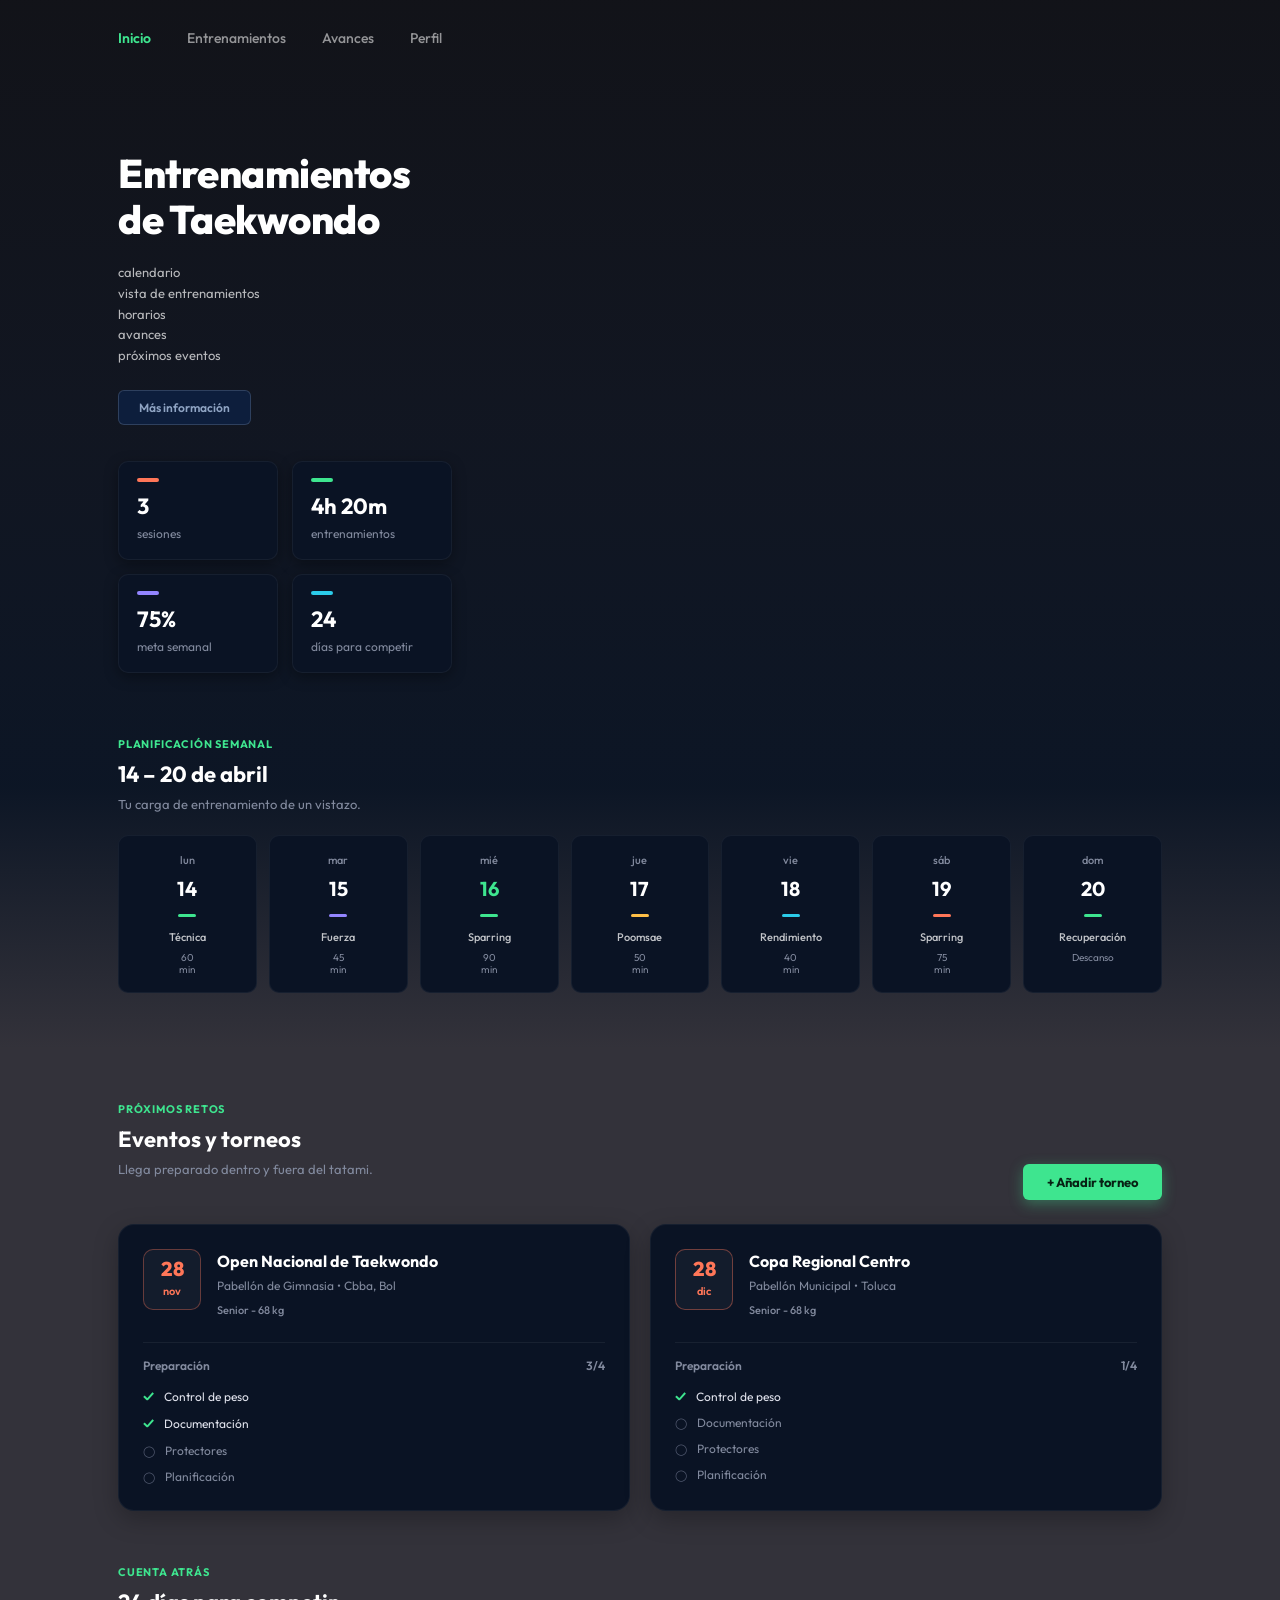
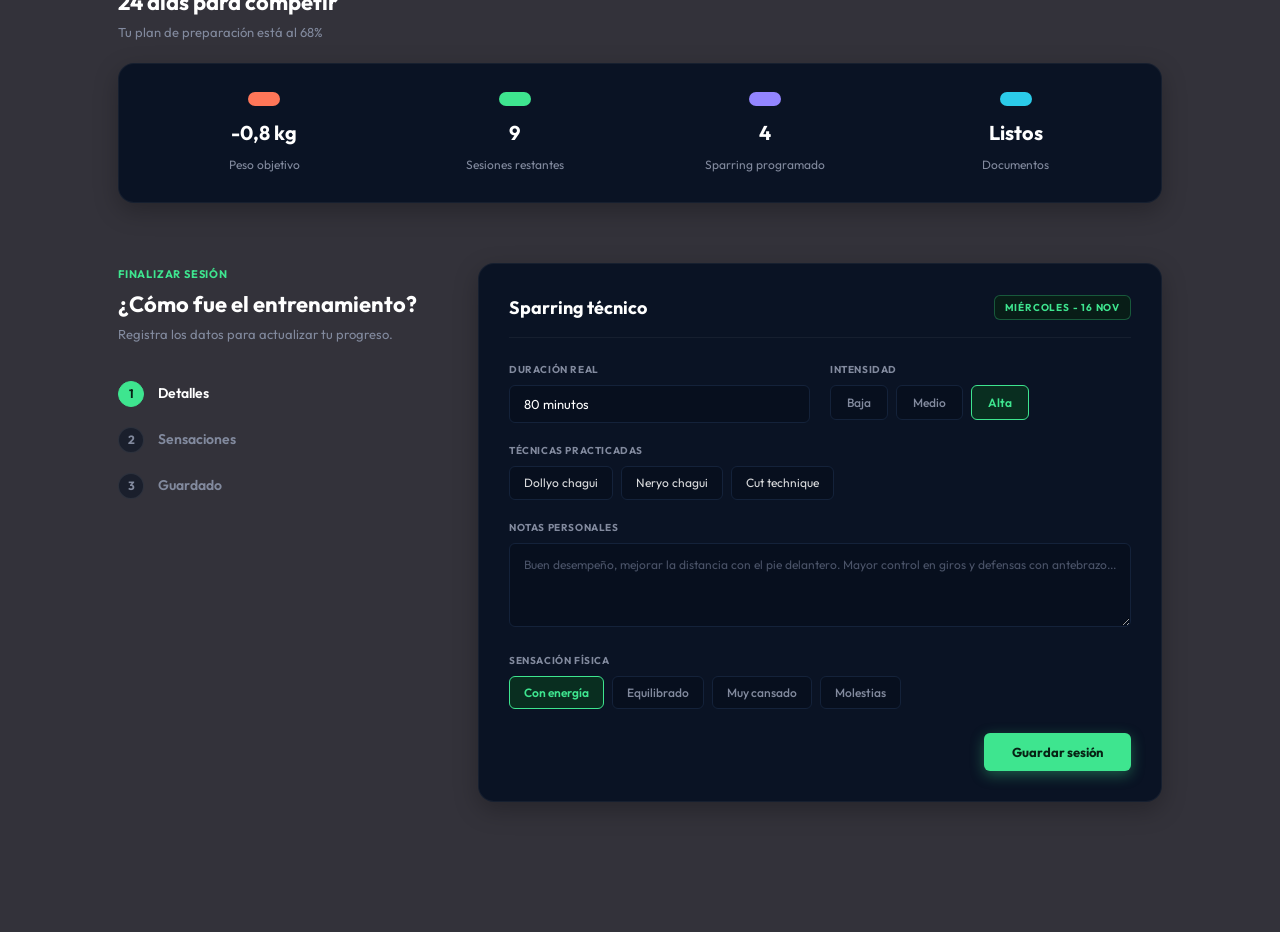
==== index.html @ b34c8aa8 "Add files via upload" ====
<!DOCTYPE html>
<html lang="es">
<head>
    <meta charset="UTF-8">
    <meta name="viewport" content="width=device-width, initial-scale=1.0">
    <title>KickLab - Entrenamientos de Taekwondo</title>
    <link rel="stylesheet" href="style.css">
    <link rel="preconnect" href="https://fonts.googleapis.com">
    <link rel="preconnect" href="https://fonts.gstatic.com" crossorigin>
    <link href="https://fonts.googleapis.com/css2?family=Outfit:wght@300;400;500;600;700;800&display=swap" rel="stylesheet">
</head>
<body>
    <!-- Encabezado y Navegación Principal -->
    <header class="main-header">
        <nav class="navbar">
            <ul class="nav-links">
                <li><a href="index.html" class="active">Inicio</a></li>
                <li><a href="entrenamientos.html">Entrenamientos</a></li>
                <li><a href="avances.html">Avances</a></li>
                <li><a href="perfil.html">Perfil</a></li>
            </ul>
        </nav>
    </header>

    <main class="main-container">
        <!-- Hero Section con foto de fondo del combate -->
        <section class="hero-section">
            <div class="hero-overlay"></div>
            <div class="hero-content">
                <h1 class="hero-title">Entrenamientos<br>de Taekwondo</h1>
                <p class="hero-subtitle">
                    calendario<br>
                    vista de entrenamientos<br>
                    horarios<br>
                    avances<br>
                    próximos eventos
                </p>
                <div class="hero-actions">
                    <button type="button" class="btn-more-info">Más información</button>
                </div>

                <!-- Tarjetas de Estadísticas Principales -->
                <div class="stats-grid">
                    <div class="stat-card">
                        <span class="stat-indicator stat-red"></span>
                        <h2 class="stat-value">3</h2>
                        <p class="stat-label">sesiones</p>
                    </div>
                    <div class="stat-card">
                        <span class="stat-indicator stat-green"></span>
                        <h2 class="stat-value">4h 20m</h2>
                        <p class="stat-label">entrenamientos</p>
                    </div>
                    <div class="stat-card">
                        <span class="stat-indicator stat-purple"></span>
                        <h2 class="stat-value">75%</h2>
                        <p class="stat-label">meta semanal</p>
                    </div>
                    <div class="stat-card">
                        <span class="stat-indicator stat-blue"></span>
                        <h2 class="stat-value">24</h2>
                        <p class="stat-label">días para competir</p>
                    </div>
                </div>
            </div>

            <!-- Planificación Semanal dentro del hero con fondo -->
            <div class="planificacion-wrapper">
                <div class="section-tag">PLANIFICACIÓN SEMANAL</div>
                <h2 class="section-title">14 – 20 de abril</h2>
                <p class="section-subtitle">Tu carga de entrenamiento de un vistazo.</p>

                <div class="semana-slider">
                    <article class="dia-card">
                        <span class="dia-nombre">lun</span>
                        <span class="dia-numero">14</span>
                        <div class="dia-bar" style="background-color: #3EE58F;"></div>
                        <p class="dia-tipo">Técnica</p>
                        <p class="dia-duracion">60<br>min</p>
                    </article>

                    <article class="dia-card">
                        <span class="dia-nombre">mar</span>
                        <span class="dia-numero">15</span>
                        <div class="dia-bar" style="background-color: #9385FF;"></div>
                        <p class="dia-tipo">Fuerza</p>
                        <p class="dia-duracion">45<br>min</p>
                    </article>

                    <!-- Miércoles: día activo con texto verde neón -->
                    <article class="dia-card dia-activo">
                        <span class="dia-nombre">mié</span>
                        <span class="dia-numero">16</span>
                        <div class="dia-bar" style="background-color: #3EE58F;"></div>
                        <p class="dia-tipo">Sparring</p>
                        <p class="dia-duracion">90<br>min</p>
                    </article>

                    <article class="dia-card">
                        <span class="dia-nombre">jue</span>
                        <span class="dia-numero">17</span>
                        <div class="dia-bar" style="background-color: #FFBF47;"></div>
                        <p class="dia-tipo">Poomsae</p>
                        <p class="dia-duracion">50<br>min</p>
                    </article>

                    <article class="dia-card">
                        <span class="dia-nombre">vie</span>
                        <span class="dia-numero">18</span>
                        <div class="dia-bar" style="background-color: #2BCBE9;"></div>
                        <p class="dia-tipo">Rendimiento</p>
                        <p class="dia-duracion">40<br>min</p>
                    </article>

                    <article class="dia-card">
                        <span class="dia-nombre">sáb</span>
                        <span class="dia-numero">19</span>
                        <div class="dia-bar" style="background-color: #FF7658;"></div>
                        <p class="dia-tipo">Sparring</p>
                        <p class="dia-duracion">75<br>min</p>
                    </article>

                    <article class="dia-card">
                        <span class="dia-nombre">dom</span>
                        <span class="dia-numero">20</span>
                        <div class="dia-bar" style="background-color: #3EE58F;"></div>
                        <p class="dia-tipo">Recuperación</p>
                        <p class="dia-duracion">Descanso</p>
                    </article>
                </div>
            </div>
        </section>

        <!-- Sección: Próximos retos y eventos -->
        <section class="retos-section">
            <div class="retos-header">
                <div>
                    <span class="section-tag">PRÓXIMOS RETOS</span>
                    <h2 class="section-title">Eventos y torneos</h2>
                    <p class="section-subtitle">Llega preparado dentro y fuera del tatami.</p>
                </div>
                <button type="button" class="btn-green-neon">+ Añadir torneo</button>
            </div>

            <div class="retos-grid">
                <!-- Tarjeta 1: Open Nacional -->
                <article class="reto-card">
                    <div class="reto-main-info">
                        <div class="reto-badge-fecha">
                            <span class="badge-dia">28</span>
                            <span class="badge-mes">nov</span>
                        </div>
                        <div class="reto-detalles">
                            <h3 class="reto-nombre">Open Nacional de Taekwondo</h3>
                            <p class="reto-lugar">Pabellón de Gimnasia • Cbba, Bol</p>
                            <span class="reto-categoria">Senior - 68 kg</span>
                        </div>
                    </div>

                    <div class="reto-checklist-header">
                        <span>Preparación</span>
                        <span class="checklist-count">3/4</span>
                    </div>

                    <ul class="checklist">
                        <li class="check-item check-done">
                            <span class="check-icon">✓</span>
                            <span class="check-text">Control de peso</span>
                        </li>
                        <li class="check-item check-done">
                            <span class="check-icon">✓</span>
                            <span class="check-text">Documentación</span>
                        </li>
                        <li class="check-item check-pending">
                            <span class="check-icon">◯</span>
                            <span class="check-text">Protectores</span>
                        </li>
                        <li class="check-item check-pending">
                            <span class="check-icon">◯</span>
                            <span class="check-text">Planificación</span>
                        </li>
                    </ul>
                </article>

                <!-- Tarjeta 2: Copa Regional Centro -->
                <article class="reto-card">
                    <div class="reto-main-info">
                        <div class="reto-badge-fecha badge-fecha-orange">
                            <span class="badge-dia">28</span>
                            <span class="badge-mes">dic</span>
                        </div>
                        <div class="reto-detalles">
                            <h3 class="reto-nombre">Copa Regional Centro</h3>
                            <p class="reto-lugar">Pabellón Municipal • Toluca</p>
                            <span class="reto-categoria">Senior - 68 kg</span>
                        </div>
                    </div>

                    <div class="reto-checklist-header">
                        <span>Preparación</span>
                        <span class="checklist-count">1/4</span>
                    </div>

                    <ul class="checklist">
                        <li class="check-item check-done">
                            <span class="check-icon">✓</span>
                            <span class="check-text">Control de peso</span>
                        </li>
                        <li class="check-item check-pending">
                            <span class="check-icon">◯</span>
                            <span class="check-text">Documentación</span>
                        </li>
                        <li class="check-item check-pending">
                            <span class="check-icon">◯</span>
                            <span class="check-text">Protectores</span>
                        </li>
                        <li class="check-item check-pending">
                            <span class="check-icon">◯</span>
                            <span class="check-text">Planificación</span>
                        </li>
                    </ul>
                </article>
            </div>
        </section>

        <!-- Sección: Cuenta atrás -->
        <section class="cuenta-atras-section">
            <span class="section-tag">CUENTA ATRÁS</span>
            <h2 class="section-title">24 días para competir</h2>
            <p class="section-subtitle">Tu plan de preparación está al 68%</p>

            <div class="countdown-card">
                <div class="countdown-item">
                    <div class="countdown-pill" style="background-color: #FF7658;"></div>
                    <h3 class="countdown-value">-0,8 kg</h3>
                    <p class="countdown-label">Peso objetivo</p>
                </div>
                <div class="countdown-item">
                    <div class="countdown-pill" style="background-color: #3EE58F;"></div>
                    <h3 class="countdown-value">9</h3>
                    <p class="countdown-label">Sesiones restantes</p>
                </div>
                <div class="countdown-item">
                    <div class="countdown-pill" style="background-color: #9385FF;"></div>
                    <h3 class="countdown-value">4</h3>
                    <p class="countdown-label">Sparring programado</p>
                </div>
                <div class="countdown-item">
                    <div class="countdown-pill" style="background-color: #2BCBE9;"></div>
                    <h3 class="countdown-value">Listos</h3>
                    <p class="countdown-label">Documentos</p>
                </div>
            </div>
        </section>

        <!-- Sección: Finalizar sesión -->
        <section class="finalizar-section">
            <div class="finalizar-container">
                <!-- Columna izquierda: Título y Pasos -->
                <div class="finalizar-intro">
                    <span class="section-tag">FINALIZAR SESIÓN</span>
                    <h2 class="section-title">¿Cómo fue el entrenamiento?</h2>
                    <p class="section-subtitle">Registra los datos para actualizar tu progreso.</p>

                    <div class="pasos-stepper">
                        <div class="stepper-item step-completed">
                            <span class="step-num">1</span>
                            <span class="step-label">Detalles</span>
                        </div>
                        <div class="stepper-item">
                            <span class="step-num">2</span>
                            <span class="step-label">Sensaciones</span>
                        </div>
                        <div class="stepper-item">
                            <span class="step-num">3</span>
                            <span class="step-label">Guardado</span>
                        </div>
                    </div>
                </div>

                <!-- Columna derecha: Formulario estilo Figma -->
                <div class="finalizar-form-wrapper">
                    <form class="finalizar-card" action="#" method="POST">
                        <div class="card-form-header">
                            <h3 class="card-form-title">Sparring técnico</h3>
                            <span class="badge-session-date">MIÉRCOLES - 16 NOV</span>
                        </div>

                        <div class="form-row-dual">
                            <div class="form-col">
                                <label class="field-label">DURACIÓN REAL</label>
                                <div class="input-container">
                                    <input type="text" class="input-control" value="80 minutos" readonly>
                                </div>
                            </div>
                            <div class="form-col">
                                <label class="field-label">INTENSIDAD</label>
                                <div class="chips-row">
                                    <button type="button" class="btn-chip">Baja</button>
                                    <button type="button" class="btn-chip">Medio</button>
                                    <button type="button" class="btn-chip chip-selected">Alta</button>
                                </div>
                            </div>
                        </div>

                        <div class="form-group">
                            <label class="field-label">TÉCNICAS PRACTICADAS</label>
                            <div class="tags-container">
                                <span class="tag-item">Dollyo chagui</span>
                                <span class="tag-item">Neryo chagui</span>
                                <span class="tag-item">Cut technique</span>
                            </div>
                        </div>

                        <div class="form-group">
                            <label class="field-label">NOTAS PERSONALES</label>
                            <textarea class="textarea-control" rows="3" placeholder="Buen desempeño, mejorar la distancia con el pie delantero. Mayor control en giros y defensas con antebrazo..."></textarea>
                        </div>

                        <div class="form-group">
                            <label class="field-label">SENSACIÓN FÍSICA</label>
                            <div class="chips-row chips-sensacion">
                                <button type="button" class="btn-chip chip-selected">Con energía</button>
                                <button type="button" class="btn-chip">Equilibrado</button>
                                <button type="button" class="btn-chip">Muy cansado</button>
                                <button type="button" class="btn-chip">Molestias</button>
                            </div>
                        </div>

                        <div class="form-submit-row">
                            <button type="submit" class="btn-green-neon btn-guardar">Guardar sesión</button>
                        </div>
                    </form>
                </div>
            </div>
        </section>
    </main>
</body>
</html>
---- style.css ----
/* ==========================================================================
   KickLab - Taekwondo Training Platform
   Estilos CSS inspirados en el diseño Figma
   ========================================================================== */

/* 1. IMPORTACIONES & TIPOGRAFÍA */
@import url('https://fonts.googleapis.com/css2?family=Outfit:wght@300;400;500;600;700;800&display=swap');

@font-face {
    font-family: 'Nexa Bold';
    src: url('tipografia/Nexa-Bold.ttf') format('truetype'),
         url('../tipografia/Nexa-Bold.ttf') format('truetype');
    font-weight: 700;
    font-style: normal;
    font-display: swap;
}

@font-face {
    font-family: 'Nexa Light';
    src: url('tipografia/Nexa-Light.ttf') format('truetype'),
         url('../tipografia/Nexa-Light.ttf') format('truetype');
    font-weight: 300;
    font-style: normal;
    font-display: swap;
}

/* 2. VARIABLES CSS (PALETA EXACTA DE FIGMA) */
:root {
    /* Fondos */
    --bg-main: #33323A;              /* Fondo gris oscuro pizarra del diseño */
    --bg-card: #0A1324;              /* Azul marino oscuro profundo para tarjetas */
    --bg-card-hover: #0E1A32;
    --bg-chip: #070F1E;              /* Fondo de inputs y chips inactivos */
    --bg-active-chip: #092E20;       /* Verde oscuro de chip seleccionado */

    /* Colores Neón / Acentos */
    --color-neon-green: #3EE58F;     /* Verde neón brillante para acciones, checkmarks y botones */
    --color-neon-green-hover: #34cf7f;
    --color-orange: #FF7658;         /* Coral / naranja para badges y métricas */
    --color-purple: #9385FF;         /* Púrpura */
    --color-yellow: #FFBF47;         /* Amarillo / ámbar */
    --color-cyan: #2BCBE9;           /* Celeste / Cyan */
    --color-blue-btn: #0D1E3C;       /* Azul botón 'Más información' */

    /* Textos */
    --text-white: #FFFFFF;
    --text-light: #E0E2EC;
    --text-muted: #828A9E;           /* Gris plateado de subtítulos y etiquetas */
    --text-dim: #545C72;
    --text-dark: #0A1324;

    /* Bordes y Sombras */
    --border-card: 1px solid rgba(255, 255, 255, 0.05);
    --border-active: 1px solid var(--color-neon-green);
    --border-subtle: 1px solid #14223A;
    --radius-sm: 6px;
    --radius-md: 10px;
    --radius-lg: 16px;
    --radius-full: 9999px;
    --shadow-card: 0 8px 24px rgba(0, 0, 0, 0.25);

    /* Tipografía */
    --font-primary: 'Outfit', -apple-system, BlinkMacSystemFont, "Segoe UI", Roboto, sans-serif;
    --font-heading: 'Outfit', 'Nexa Bold', sans-serif;
}

/* 3. RESET & ESTILOS BASE */
*, *::before, *::after {
    box-sizing: border-box;
    margin: 0;
    padding: 0;
}

html {
    scroll-behavior: smooth;
}

body {
    background-color: var(--bg-main);
    color: var(--text-light);
    font-family: var(--font-primary);
    font-size: 14px;
    line-height: 1.5;
    -webkit-font-smoothing: antialiased;
    overflow-x: hidden;
}

a {
    color: inherit;
    text-decoration: none;
    transition: color 0.2s ease;
}

button {
    font-family: inherit;
    cursor: pointer;
    border: none;
    outline: none;
}

ul {
    list-style: none;
}

/* Contenedor principal centrado con amplio margen lateral */
.main-container {
    width: 100%;
    max-width: 1140px;
    margin: 0 auto;
    padding: 0 48px 90px; /* Margen aumentado a izquierda y derecha */
}

/* 4. NAVBAR SUPERIOR */
.main-header {
    width: 100%;
    position: absolute;
    top: 0;
    left: 0;
    z-index: 50;
    padding: 28px 0;
}

.navbar {
    max-width: 1140px;
    margin: 0 auto;
    padding: 0 48px;
}

.nav-links {
    display: flex;
    gap: 36px;
}

.nav-links li a {
    font-size: 14px;
    font-weight: 500;
    color: rgba(255, 255, 255, 0.55);
    transition: all 0.2s ease;
    padding: 4px 0;
}

.nav-links li a:hover {
    color: var(--text-white);
}

.nav-links li a.active {
    color: var(--color-neon-green);
    font-weight: 600;
}

/* 5. HERO SECTION CON FOTO DE FONDO */
.hero-section {
    position: relative;
    width: 100vw;
    margin-left: calc(-50vw + 50%);
    background-image: url('img/hero-inicio.jpg');
    background-size: cover;
    background-position: center 30%;
    background-repeat: no-repeat;
    padding-top: 110px;
    padding-bottom: 55px;
    color: var(--text-white);
}

/* Hero específico para Entrenamientos con la foto de celio 4030 (QRO) */
.hero-entrenamientos {
    background-image: url('img/hero-entrenamientos.jpg');
    background-position: center 25%;
}

/* Hero específico para Perfil: atleta con casco azul mirando arriba */
.hero-perfil {
    background-image: url('img/hero-perfil.jpg');
    background-position: center 20%;
}

/* Hero específico para Avances: combate dinámico aéreo */
.hero-avances {
    background-image: url('img/hero-avances.jpg');
    background-position: center 35%;
}

/* Capa de oscurecimiento y gradiente hacia el fondo gris pizarra */
.hero-overlay {
    position: absolute;
    inset: 0;
    background: linear-gradient(
        180deg,
        rgba(5, 7, 12, 0.72) 0%,
        rgba(10, 16, 28, 0.82) 40%,
        rgba(10, 20, 36, 0.94) 75%,
        #33323A 100%
    );
    z-index: 1;
}

.hero-content {
    position: relative;
    z-index: 2;
    max-width: 1140px;
    margin: 0 auto;
    padding: 40px 48px 20px;
}

.hero-title {
    font-family: var(--font-heading);
    font-size: 40px;
    font-weight: 800;
    line-height: 1.15;
    letter-spacing: -0.5px;
    margin-bottom: 20px;
    color: var(--text-white);
}

.hero-subtitle {
    font-size: 13px;
    line-height: 1.6;
    color: rgba(255, 255, 255, 0.7);
    margin-bottom: 24px;
    max-width: 380px;
}

/* Lista con viñetas para la sección de rutinas */
.hero-rutinas-list {
    margin-bottom: 24px;
    font-size: 13px;
    line-height: 1.6;
}

.hero-rutinas-label {
    color: rgba(255, 255, 255, 0.9);
    font-weight: 600;
    margin-bottom: 4px;
}

.rutinas-bullet-list {
    list-style: disc;
    padding-left: 20px;
    color: rgba(255, 255, 255, 0.65);
}

.rutinas-bullet-list li {
    margin-bottom: 2px;
}

.hero-actions {
    margin-bottom: 36px;
}

.btn-more-info {
    display: inline-block;
    background-color: var(--color-blue-btn);
    color: #8FA4C3;
    padding: 9px 20px;
    border-radius: var(--radius-sm);
    font-size: 12px;
    font-weight: 600;
    border: 1px solid rgba(143, 164, 195, 0.25);
    transition: all 0.2s ease;
}

.btn-more-info:hover {
    background-color: #122850;
    color: var(--text-white);
    border-color: rgba(143, 164, 195, 0.5);
}

/* Grilla de 4 estadísticas principales */
.stats-grid {
    display: grid;
    grid-template-columns: repeat(2, minmax(140px, 160px));
    gap: 14px;
    margin-bottom: 40px;
}

.stat-card {
    background-color: var(--bg-card);
    border-radius: var(--radius-md);
    padding: 16px 18px;
    border: var(--border-card);
    box-shadow: 0 4px 14px rgba(0, 0, 0, 0.35);
    display: flex;
    flex-direction: column;
    justify-content: space-between;
    min-height: 90px;
    transition: transform 0.2s ease;
}

.stat-card:hover {
    transform: translateY(-2px);
}

.stat-indicator {
    width: 22px;
    height: 4px;
    border-radius: 2px;
    display: block;
    margin-bottom: 8px;
}

.stat-red { background-color: var(--color-orange); }
.stat-green { background-color: var(--color-neon-green); }
.stat-purple { background-color: var(--color-purple); }
.stat-blue { background-color: var(--color-cyan); }

.stat-value {
    font-size: 22px;
    font-weight: 700;
    color: var(--text-white);
    margin-bottom: 2px;
}

.stat-label {
    font-size: 12px;
    color: var(--text-muted);
}

/* 6. PLANIFICACIÓN SEMANAL (SLIDER DE DÍAS) */
.planificacion-wrapper {
    position: relative;
    z-index: 2;
    max-width: 1140px;
    margin: 0 auto;
    padding: 0 48px;
}

.section-tag {
    display: inline-block;
    font-size: 11px;
    font-weight: 700;
    letter-spacing: 0.8px;
    text-transform: uppercase;
    color: var(--color-neon-green);
    margin-bottom: 6px;
}

.section-title {
    font-size: 22px;
    font-weight: 700;
    color: var(--text-white);
    margin-bottom: 4px;
}

.section-subtitle {
    font-size: 13px;
    color: var(--text-muted);
    margin-bottom: 20px;
}

.semana-slider {
    display: grid;
    grid-template-columns: repeat(7, 1fr);
    gap: 12px;
    width: 100%;
}

.dia-card {
    background-color: var(--bg-card);
    border-radius: var(--radius-md);
    padding: 16px 12px;
    text-align: center;
    border: var(--border-card);
    display: flex;
    flex-direction: column;
    align-items: center;
    gap: 6px;
    transition: transform 0.2s ease, border-color 0.2s ease;
}

.dia-card:hover {
    transform: translateY(-3px);
}

.dia-nombre {
    font-size: 11px;
    text-transform: lowercase;
    color: var(--text-muted);
    font-weight: 500;
}

.dia-numero {
    font-size: 20px;
    font-weight: 700;
    color: var(--text-white);
}

/* Día activo destacado en verde neón */
.dia-activo .dia-numero {
    color: var(--color-neon-green);
}

.dia-bar {
    width: 18px;
    height: 3px;
    border-radius: 2px;
    margin: 4px 0 6px;
}

.dia-tipo {
    font-size: 11px;
    color: rgba(255, 255, 255, 0.75);
    font-weight: 500;
}

.dia-duracion {
    font-size: 10px;
    color: var(--text-muted);
    line-height: 1.2;
}

/* 7. BOTONES COMUNES */
.btn-green-neon {
    background-color: var(--color-neon-green);
    color: #072214;
    font-size: 13px;
    font-weight: 700;
    padding: 10px 24px;
    border-radius: var(--radius-sm);
    box-shadow: 0 4px 14px rgba(62, 229, 143, 0.35);
    transition: all 0.2s ease;
    display: inline-block;
    text-align: center;
}

.btn-green-neon:hover {
    background-color: var(--color-neon-green-hover);
    transform: translateY(-1px);
    box-shadow: 0 6px 18px rgba(62, 229, 143, 0.45);
}

/* Botón con contorno azul */
.btn-outline-blue {
    background-color: #0B1728;
    color: #6C82A3;
    font-size: 12px;
    font-weight: 600;
    padding: 9px 18px;
    border-radius: var(--radius-sm);
    border: 1px solid rgba(108, 130, 163, 0.25);
    transition: all 0.2s ease;
    display: inline-block;
    text-align: center;
}

.btn-outline-blue:hover {
    background-color: #122540;
    color: var(--text-white);
    border-color: rgba(108, 130, 163, 0.5);
}

/* 8. SECCIÓN INDEX: PRÓXIMOS RETOS / TORNEOS */
.retos-section {
    padding-top: 50px;
    margin-bottom: 50px;
}

.retos-header,
.section-header-row {
    display: flex;
    justify-content: space-between;
    align-items: flex-end;
    margin-bottom: 24px;
}

.retos-grid {
    display: grid;
    grid-template-columns: repeat(2, 1fr);
    gap: 20px;
}

.reto-card {
    background-color: var(--bg-card);
    border-radius: var(--radius-lg);
    padding: 24px;
    border: var(--border-card);
    box-shadow: var(--shadow-card);
}

.reto-main-info {
    display: flex;
    align-items: flex-start;
    gap: 16px;
    margin-bottom: 22px;
}

.reto-badge-fecha {
    background-color: rgba(255, 255, 255, 0.04);
    border: 1px solid rgba(255, 118, 88, 0.35);
    border-radius: var(--radius-md);
    padding: 8px 14px;
    text-align: center;
    min-width: 58px;
}

.badge-fecha-orange {
    border-color: rgba(255, 118, 88, 0.4);
}

.badge-dia {
    display: block;
    font-size: 20px;
    font-weight: 800;
    color: var(--color-orange);
    line-height: 1.1;
}

.badge-mes {
    font-size: 11px;
    font-weight: 600;
    color: var(--color-orange);
    text-transform: lowercase;
}

.reto-detalles .reto-nombre {
    font-size: 16px;
    font-weight: 700;
    color: var(--text-white);
    margin-bottom: 4px;
}

.reto-detalles .reto-lugar {
    font-size: 12px;
    color: var(--text-muted);
    margin-bottom: 4px;
}

.reto-detalles .reto-categoria {
    display: inline-block;
    font-size: 11px;
    font-weight: 500;
    color: var(--text-muted);
}

.reto-checklist-header {
    display: flex;
    justify-content: space-between;
    font-size: 12px;
    font-weight: 600;
    color: var(--text-muted);
    border-top: 1px solid rgba(255, 255, 255, 0.06);
    padding-top: 14px;
    margin-bottom: 12px;
}

.checklist {
    display: flex;
    flex-direction: column;
    gap: 8px;
}

.check-item {
    display: flex;
    align-items: center;
    gap: 10px;
    font-size: 12px;
    color: var(--text-light);
}

.check-item.check-done .check-icon {
    color: var(--color-neon-green);
    font-weight: 800;
    font-size: 13px;
}

.check-item.check-pending .check-icon {
    color: var(--text-dim);
    font-size: 11px;
}

.check-item.check-pending .check-text {
    color: var(--text-muted);
}

/* 9. SECCIÓN INDEX: CUENTA ATRÁS */
.cuenta-atras-section {
    margin-bottom: 60px;
}

.countdown-card {
    background-color: var(--bg-card);
    border-radius: var(--radius-lg);
    padding: 28px 32px;
    border: var(--border-card);
    box-shadow: var(--shadow-card);
    display: grid;
    grid-template-columns: repeat(4, 1fr);
    gap: 24px;
    text-align: center;
}

.countdown-item {
    display: flex;
    flex-direction: column;
    align-items: center;
    gap: 8px;
}

.countdown-pill {
    width: 32px;
    height: 14px;
    border-radius: 7px;
    margin-bottom: 4px;
}

.countdown-value {
    font-size: 20px;
    font-weight: 700;
    color: var(--text-white);
}

.countdown-label {
    font-size: 12px;
    color: var(--text-muted);
}

/* 10. SECCIÓN INDEX: FINALIZAR SESIÓN */
.finalizar-section {
    padding-bottom: 40px;
}

.finalizar-container {
    display: grid;
    grid-template-columns: 320px 1fr;
    gap: 40px;
    align-items: flex-start;
}

.pasos-stepper {
    margin-top: 36px;
    display: flex;
    flex-direction: column;
    gap: 20px;
}

.stepper-item {
    display: flex;
    align-items: center;
    gap: 14px;
}

.step-num {
    width: 26px;
    height: 26px;
    border-radius: 50%;
    display: flex;
    align-items: center;
    justify-content: center;
    font-size: 12px;
    font-weight: 700;
    background-color: #1A1F2C;
    color: var(--text-muted);
    border: 1px solid rgba(255, 255, 255, 0.08);
}

.stepper-item.step-completed .step-num {
    background-color: var(--color-neon-green);
    color: #072214;
    border-color: var(--color-neon-green);
}

.step-label {
    font-size: 14px;
    font-weight: 600;
    color: var(--text-muted);
}

.stepper-item.step-completed .step-label {
    color: var(--text-white);
}

.finalizar-card {
    background-color: var(--bg-card);
    border-radius: var(--radius-lg);
    padding: 30px;
    border: var(--border-card);
    box-shadow: var(--shadow-card);
}

.card-form-header {
    display: flex;
    justify-content: space-between;
    align-items: center;
    margin-bottom: 24px;
    padding-bottom: 16px;
    border-bottom: 1px solid rgba(255, 255, 255, 0.05);
}

.card-form-title {
    font-size: 18px;
    font-weight: 700;
    color: var(--text-white);
}

.badge-session-date {
    display: inline-block;
    font-size: 10px;
    font-weight: 700;
    letter-spacing: 0.8px;
    color: var(--color-neon-green);
    background-color: #081D17;
    border: 1px solid rgba(62, 229, 143, 0.3);
    border-radius: var(--radius-sm);
    padding: 4px 10px;
}

.form-row-dual {
    display: grid;
    grid-template-columns: 1fr 1fr;
    gap: 20px;
    margin-bottom: 20px;
}

.field-label {
    display: block;
    font-size: 10px;
    font-weight: 700;
    letter-spacing: 0.6px;
    color: var(--text-muted);
    text-transform: uppercase;
    margin-bottom: 8px;
}

.input-control {
    width: 100%;
    background-color: var(--bg-chip);
    border: var(--border-subtle);
    border-radius: var(--radius-sm);
    color: var(--text-white);
    padding: 10px 14px;
    font-size: 13px;
    outline: none;
    font-family: inherit;
    transition: border-color 0.2s ease;
}

.chips-row {
    display: flex;
    gap: 8px;
    flex-wrap: wrap;
}

.btn-chip {
    background-color: var(--bg-chip);
    color: var(--text-muted);
    border: var(--border-subtle);
    border-radius: var(--radius-sm);
    padding: 9px 16px;
    font-size: 12px;
    font-weight: 500;
    transition: all 0.15s ease;
}

.btn-chip:hover {
    color: var(--text-white);
    border-color: rgba(255, 255, 255, 0.15);
}

.btn-chip.chip-selected {
    background-color: var(--bg-active-chip);
    color: var(--color-neon-green);
    border: 1px solid var(--color-neon-green);
    font-weight: 600;
}

.form-group {
    margin-bottom: 20px;
}

.tags-container {
    display: flex;
    gap: 8px;
    flex-wrap: wrap;
}

.tag-item {
    background-color: var(--bg-chip);
    color: rgba(255, 255, 255, 0.85);
    border: var(--border-subtle);
    border-radius: var(--radius-sm);
    padding: 7px 14px;
    font-size: 12px;
}

.textarea-control {
    width: 100%;
    background-color: var(--bg-chip);
    border: var(--border-subtle);
    border-radius: var(--radius-sm);
    color: var(--text-light);
    padding: 12px 14px;
    font-size: 13px;
    line-height: 1.5;
    outline: none;
    resize: vertical;
    font-family: inherit;
}

.textarea-control::placeholder {
    color: #4A5368;
    font-size: 12px;
}

.textarea-control:focus,
.input-control:focus {
    border-color: var(--color-neon-green);
}

.chips-sensacion .btn-chip {
    padding: 8px 14px;
}

.form-submit-row {
    display: flex;
    justify-content: flex-end;
    margin-top: 24px;
}

.btn-guardar {
    padding: 11px 28px;
}

/* 11. ENTRENAMIENTOS.HTML: BIBLIOTECA & CALENDARIO */
.biblioteca-section {
    padding-top: 50px;
    margin-bottom: 60px;
}

.biblioteca-grid {
    display: grid;
    grid-template-columns: repeat(3, 1fr);
    gap: 20px;
}

.rutina-card {
    background-color: var(--bg-card);
    border-radius: var(--radius-lg);
    padding: 24px;
    border: var(--border-card);
    box-shadow: var(--shadow-card);
    display: flex;
    flex-direction: column;
    justify-content: space-between;
    transition: transform 0.2s ease, box-shadow 0.2s ease;
}

.rutina-card:hover {
    transform: translateY(-3px);
    box-shadow: 0 12px 28px rgba(0, 0, 0, 0.35);
}

.rutina-badge-pill {
    display: inline-block;
    align-self: flex-start;
    font-size: 11px;
    font-weight: 700;
    padding: 4px 12px;
    border-radius: var(--radius-full);
    margin-bottom: 16px;
}

.pill-cyan {
    background-color: rgba(43, 203, 233, 0.15);
    color: var(--color-cyan);
    border: 1px solid rgba(43, 203, 233, 0.3);
}

.pill-orange {
    background-color: rgba(255, 118, 88, 0.15);
    color: var(--color-orange);
    border: 1px solid rgba(255, 118, 88, 0.3);
}

.pill-purple-light {
    background-color: rgba(147, 133, 255, 0.15);
    color: #B9B0FF;
    border: 1px solid rgba(147, 133, 255, 0.3);
}

.pill-yellow {
    background-color: rgba(255, 191, 71, 0.15);
    color: var(--color-yellow);
    border: 1px solid rgba(255, 191, 71, 0.3);
}

.pill-purple {
    background-color: rgba(147, 133, 255, 0.2);
    color: var(--color-purple);
    border: 1px solid rgba(147, 133, 255, 0.35);
}

.rutina-title {
    font-size: 17px;
    font-weight: 700;
    color: var(--text-white);
    margin-bottom: 4px;
}

.rutina-meta {
    font-size: 12px;
    color: var(--text-muted);
    margin-bottom: 16px;
}

.rutina-checklist {
    display: flex;
    flex-direction: column;
    gap: 8px;
    margin-bottom: 22px;
}

.rutina-checklist li {
    font-size: 12px;
    color: rgba(255, 255, 255, 0.65);
    display: flex;
    align-items: center;
    gap: 8px;
}

.rutina-check-bullet {
    color: var(--color-neon-green);
    font-size: 12px;
    font-weight: 800;
}

.btn-rutina-action {
    width: 100%;
    background-color: #0B1930;
    color: #6C82A3;
    font-size: 12px;
    font-weight: 600;
    padding: 10px;
    border-radius: var(--radius-sm);
    border: 1px solid rgba(108, 130, 163, 0.2);
    transition: all 0.2s ease;
}

.btn-rutina-action:hover {
    background-color: #12284C;
    color: var(--text-white);
    border-color: rgba(108, 130, 163, 0.45);
}

.calendario-section {
    padding-bottom: 60px;
}

.calendar-wrapper {
    background-color: var(--bg-card);
    border-radius: var(--radius-lg);
    border: var(--border-card);
    box-shadow: var(--shadow-card);
    overflow-x: auto;
    padding: 2px;
}

.calendar-grid {
    display: grid;
    grid-template-columns: 70px repeat(7, 1fr);
    min-width: 800px;
    background-color: rgba(255, 255, 255, 0.04);
    gap: 1px;
}

.cal-cell {
    background-color: var(--bg-card);
    min-height: 48px;
    padding: 6px;
    position: relative;
    display: flex;
    align-items: center;
    justify-content: center;
}

.cal-cell.cal-header {
    min-height: 38px;
    background-color: #0E1A30;
    font-size: 11px;
    font-weight: 600;
    color: var(--text-muted);
}

.cal-cell.cal-header-active {
    color: var(--color-neon-green);
    font-weight: 700;
}

.cal-cell.cal-time {
    background-color: #081120;
    font-size: 11px;
    font-weight: 500;
    color: var(--text-dim);
}

.cal-event {
    width: 100%;
    height: 100%;
    min-height: 42px;
    border-radius: var(--radius-sm);
    padding: 6px 8px;
    display: flex;
    flex-direction: column;
    justify-content: center;
    text-align: left;
    font-size: 10px;
    line-height: 1.25;
    transition: transform 0.15s ease;
}

.cal-event:hover {
    transform: scale(1.02);
}

.cal-event strong {
    font-size: 10px;
    font-weight: 700;
    margin-bottom: 2px;
}

.cal-event span {
    font-size: 9px;
    opacity: 0.8;
}

.event-green {
    background-color: #0D3328;
    color: var(--color-neon-green);
    border-left: 3px solid var(--color-neon-green);
}

.event-purple {
    background-color: #24254D;
    color: #B2A9FF;
    border-left: 3px solid var(--color-purple);
}

.event-orange {
    background-color: #3D2224;
    color: #FFA592;
    border-left: 3px solid var(--color-orange);
}

.event-amber {
    background-color: #38301E;
    color: #FFDA82;
    border-left: 3px solid var(--color-yellow);
}

.event-cyan {
    background-color: #0C3446;
    color: #6EE4F7;
    border-left: 3px solid var(--color-cyan);
}

.event-rose {
    background-color: #38232A;
    color: #FFA2B8;
    border-left: 3px solid #FF5C8A;
}

/* ==========================================================================
   12. ESTILOS DE LA PÁGINA: PERFIL.HTML
   ========================================================================== */

.perfil-section {
    padding-top: 50px;
    margin-bottom: 60px;
}

.perfil-section-intro {
    margin-bottom: 28px;
}

.perfil-top-grid {
    display: grid;
    grid-template-columns: 1.6fr 1fr;
    gap: 20px;
    margin-bottom: 20px;
}

.perfil-card {
    background-color: var(--bg-card);
    border-radius: var(--radius-lg);
    padding: 28px;
    border: var(--border-card);
    box-shadow: var(--shadow-card);
}

.perfil-card-title {
    font-size: 18px;
    font-weight: 700;
    color: var(--text-white);
    margin-bottom: 4px;
}

.perfil-card-subtitle {
    font-size: 12px;
    color: var(--text-muted);
    margin-bottom: 22px;
}

.select-wrapper {
    position: relative;
    width: 100%;
}

.select-control {
    appearance: none;
    -webkit-appearance: none;
    cursor: pointer;
    background-image: url("data:image/svg+xml,%3Csvg xmlns='http://www.w3.org/2000/svg' width='12' height='12' viewBox='0 0 24 24' fill='none' stroke='%23828A9E' stroke-width='2' stroke-linecap='round' stroke-linejoin='round'%3E%3Cpolyline points='6 9 12 15 18 9'%3E%3C/polyline%3E%3C/svg%3E");
    background-repeat: no-repeat;
    background-position: right 14px center;
    padding-right: 36px;
}

.select-control option {
    background-color: var(--bg-card);
    color: var(--text-white);
}

.field-help-text {
    font-size: 11px;
    color: var(--text-dim);
    margin-top: -6px;
    margin-bottom: 22px;
}

.form-action-left {
    display: flex;
    justify-content: flex-start;
}

/* Tarjeta: Tu próximo reto (en Perfil) */
.proximo-reto-card {
    display: flex;
    flex-direction: column;
    justify-content: space-between;
}

.reto-nombre-destacado {
    font-size: 15px;
    font-weight: 700;
    color: var(--text-white);
    margin-top: 10px;
    margin-bottom: 2px;
}

.reto-fecha-lugar {
    font-size: 12px;
    color: var(--text-muted);
    margin-bottom: 24px;
}

.reto-meta-countdown {
    margin-bottom: 24px;
}

.countdown-highlight {
    font-size: 20px;
    font-weight: 700;
    color: var(--color-neon-green);
    margin-bottom: 12px;
}

.progress-info-row {
    display: flex;
    justify-content: space-between;
    font-size: 12px;
    color: var(--text-muted);
    margin-bottom: 8px;
}

.progress-percent {
    font-weight: 600;
    color: var(--text-white);
}

.progress-bar-container {
    width: 100%;
    height: 8px;
    background-color: #070F1E;
    border-radius: var(--radius-full);
    overflow: hidden;
    border: 1px solid rgba(255, 255, 255, 0.04);
}

.progress-bar-fill {
    height: 100%;
    background: linear-gradient(90deg, #3EE58F 0%, #34cf7f 100%);
    border-radius: var(--radius-full);
    box-shadow: 0 0 10px rgba(62, 229, 143, 0.5);
}

/* Preferencias y Privacidad */
.preferencias-card {
    margin-bottom: 16px;
}

.preferencias-list {
    display: flex;
    flex-direction: column;
    gap: 16px;
    margin-top: 18px;
}

.preferencia-item {
    display: flex;
    justify-content: space-between;
    align-items: center;
    padding: 10px 0;
    border-bottom: 1px solid rgba(255, 255, 255, 0.04);
}

.preferencia-item:last-child {
    border-bottom: none;
    padding-bottom: 0;
}

.preferencia-titulo {
    font-size: 14px;
    font-weight: 600;
    color: var(--text-white);
    margin-bottom: 3px;
}

.preferencia-desc {
    font-size: 12px;
    color: var(--text-muted);
}

.perfil-footer-disclaimer {
    font-size: 11px;
    color: var(--text-dim);
    margin-top: 14px;
}

/* ==========================================================================
   13. ESTILOS DE LA PÁGINA: AVANCES.HTML
   ========================================================================== */

.avances-section {
    padding-top: 50px;
    margin-bottom: 60px;
}

.section-header-intro {
    margin-bottom: 24px;
}

/* Fila de 4 Tarjetas de Tablas de BD */
.db-tables-grid {
    display: grid;
    grid-template-columns: repeat(4, 1fr);
    gap: 16px;
    margin-bottom: 24px;
}

.db-card {
    background-color: var(--bg-card);
    border-radius: var(--radius-md);
    padding: 16px 20px;
    border: var(--border-card);
    display: flex;
    align-items: center;
    justify-content: space-between;
    box-shadow: var(--shadow-card);
    transition: transform 0.2s ease;
}

.db-card:hover {
    transform: translateY(-2px);
}

.db-header-pill {
    display: flex;
    align-items: center;
    gap: 10px;
}

.db-dot {
    width: 8px;
    height: 8px;
    border-radius: 50%;
}

.dot-purple { background-color: var(--color-purple); box-shadow: 0 0 6px rgba(147, 133, 255, 0.6); }
.dot-green { background-color: var(--color-neon-green); box-shadow: 0 0 6px rgba(62, 229, 143, 0.6); }
.dot-cyan { background-color: var(--color-cyan); box-shadow: 0 0 6px rgba(43, 203, 233, 0.6); }
.dot-orange { background-color: var(--color-orange); box-shadow: 0 0 6px rgba(255, 118, 88, 0.6); }

.db-name {
    font-size: 13px;
    font-weight: 600;
    color: var(--text-white);
}

.db-count {
    font-size: 11px;
    color: var(--text-dim);
}

/* Colección: sesiones */
.coleccion-card {
    background-color: var(--bg-card);
    border-radius: var(--radius-lg);
    padding: 26px 28px;
    border: var(--border-card);
    box-shadow: var(--shadow-card);
    margin-bottom: 20px;
}

.coleccion-header {
    display: flex;
    justify-content: space-between;
    align-items: center;
    margin-bottom: 22px;
}

.coleccion-title {
    font-size: 17px;
    font-weight: 700;
    color: var(--text-white);
}

.badge-sincronizado {
    font-size: 10px;
    font-weight: 700;
    letter-spacing: 0.8px;
    color: var(--color-neon-green);
    background-color: #071E17;
    border: 1px solid rgba(62, 229, 143, 0.3);
    padding: 4px 12px;
    border-radius: var(--radius-full);
}

/* Tabla de Datos de Sesiones */
.table-responsive-wrapper {
    overflow-x: auto;
}

.data-table {
    width: 100%;
    border-collapse: collapse;
    font-size: 12px;
    text-align: left;
}

.data-table th {
    padding: 12px 14px;
    font-size: 11px;
    font-weight: 600;
    color: var(--text-dim);
    border-bottom: 1px solid rgba(255, 255, 255, 0.06);
    text-transform: capitalize;
}

.data-table td {
    padding: 16px 14px;
    color: var(--text-muted);
    border-bottom: 1px solid rgba(255, 255, 255, 0.04);
}

.data-table tbody tr {
    transition: background-color 0.15s ease;
}

.data-table tbody tr:hover {
    background-color: rgba(255, 255, 255, 0.02);
}

.data-table tbody tr:last-child td {
    border-bottom: none;
}

.td-nombre {
    font-weight: 600;
    color: var(--text-white);
}

.td-propietario {
    color: rgba(255, 255, 255, 0.7);
}

/* Píldoras de Estado en la Tabla */
.status-pill {
    display: inline-block;
    padding: 3px 10px;
    border-radius: var(--radius-full);
    font-size: 11px;
    font-weight: 600;
}

.status-completado {
    color: var(--color-neon-green);
    background-color: rgba(62, 229, 143, 0.12);
}

.status-planificado {
    color: var(--color-yellow);
    background-color: rgba(255, 191, 71, 0.12);
}

/* Banner de Privacidad Verde */
.privacy-banner {
    background-color: #081B15;
    border: 1px solid rgba(62, 229, 143, 0.25);
    border-radius: var(--radius-md);
    padding: 14px 20px;
    display: flex;
    align-items: center;
    gap: 16px;
}

.privacy-tag {
    font-size: 10px;
    font-weight: 800;
    letter-spacing: 0.8px;
    color: var(--color-neon-green);
    white-space: nowrap;
}

.privacy-text {
    font-size: 12px;
    color: rgba(255, 255, 255, 0.7);
}

/* 14. RESPONSIVE DESIGN */
@media (max-width: 1024px) {
    .biblioteca-grid {
        grid-template-columns: repeat(2, 1fr);
    }

    .perfil-top-grid {
        grid-template-columns: 1fr;
    }

    .db-tables-grid {
        grid-template-columns: repeat(2, 1fr);
    }
}

@media (max-width: 992px) {
    .main-container {
        padding: 0 24px 80px;
    }

    .navbar,
    .hero-content,
    .planificacion-wrapper {
        padding-left: 24px;
        padding-right: 24px;
    }

    .finalizar-container {
        grid-template-columns: 1fr;
        gap: 30px;
    }

    .retos-grid {
        grid-template-columns: 1fr;
    }

    .countdown-card {
        grid-template-columns: repeat(2, 1fr);
        gap: 20px;
    }

    .semana-slider {
        grid-template-columns: repeat(4, 1fr);
    }
}

@media (max-width: 600px) {
    .biblioteca-grid {
        grid-template-columns: 1fr;
    }

    .form-row-dual {
        grid-template-columns: 1fr;
    }

    .semana-slider {
        grid-template-columns: repeat(2, 1fr);
    }

    .stats-grid {
        grid-template-columns: 1fr 1fr;
    }

    .db-tables-grid {
        grid-template-columns: 1fr;
    }

    .privacy-banner {
        flex-direction: column;
        align-items: flex-start;
        gap: 6px;
    }

    .retos-header,
    .section-header-row {
        flex-direction: column;
        align-items: flex-start;
        gap: 12px;
    }

    .hero-title {
        font-size: 30px;
    }
}
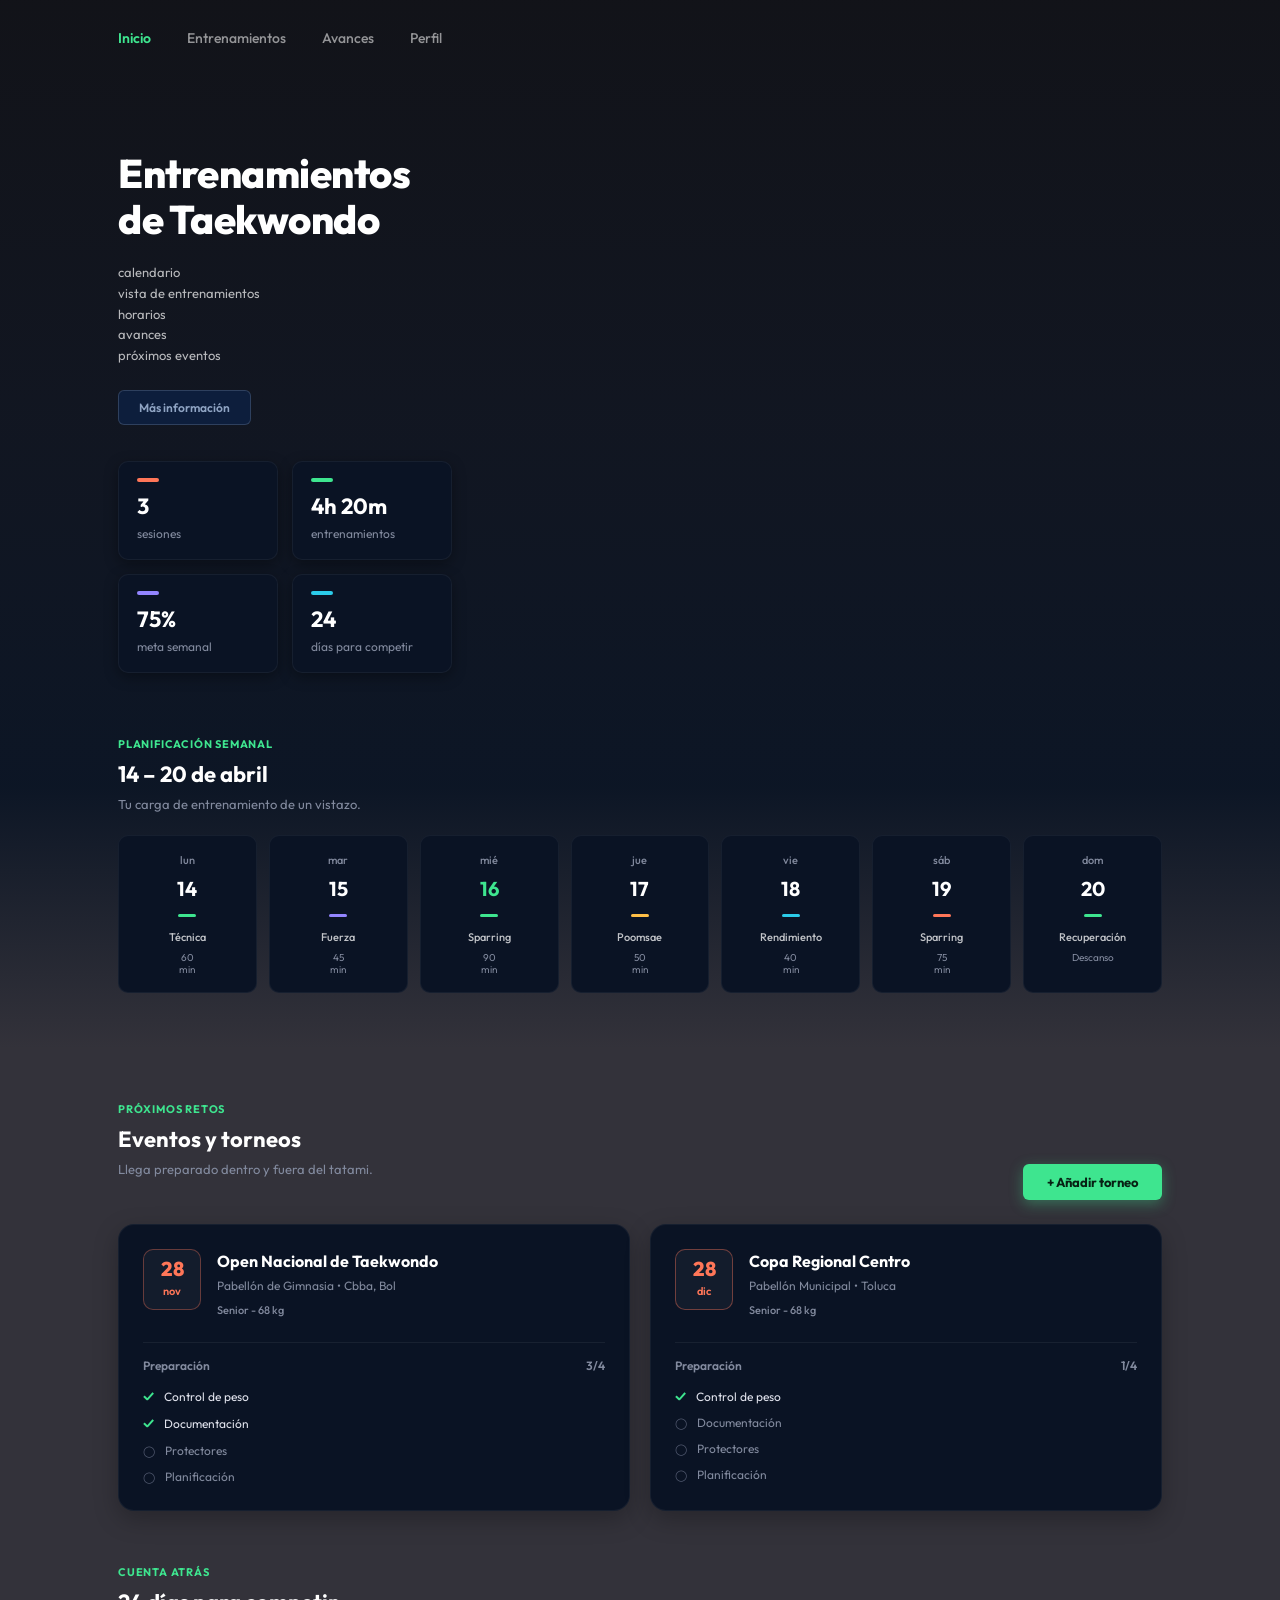
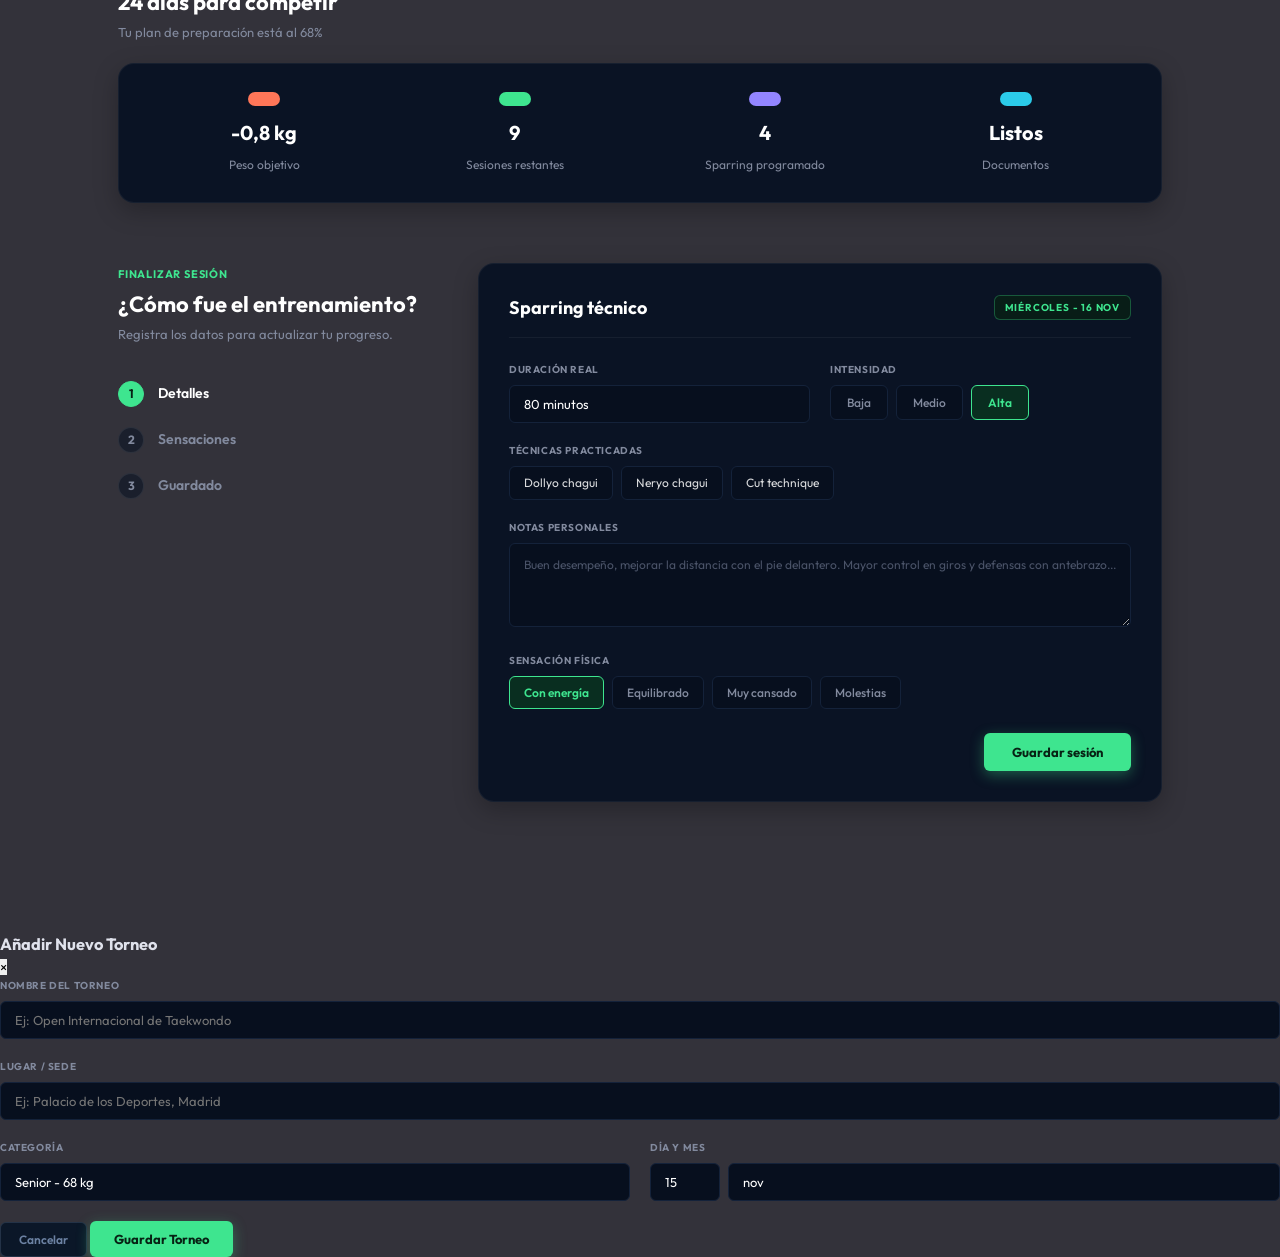
==== commit 7f35b712: "Add files via upload" ====
--- a/index.html
+++ b/index.html
@@ -5,6 +5,7 @@
     <meta name="viewport" content="width=device-width, initial-scale=1.0">
     <title>KickLab - Entrenamientos de Taekwondo</title>
     <link rel="stylesheet" href="style.css">
+    <link rel="stylesheet" href="css/modals.css">
     <link rel="preconnect" href="https://fonts.googleapis.com">
     <link rel="preconnect" href="https://fonts.gstatic.com" crossorigin>
     <link href="https://fonts.googleapis.com/css2?family=Outfit:wght@300;400;500;600;700;800&display=swap" rel="stylesheet">
@@ -254,7 +255,7 @@
         </section>
 
         <!-- Sección: Finalizar sesión -->
-        <section class="finalizar-section">
+        <section class="finalizar-section" id="finalizar-sesion">
             <div class="finalizar-container">
                 <!-- Columna izquierda: Título y Pasos -->
                 <div class="finalizar-intro">
@@ -335,5 +336,46 @@
             </div>
         </section>
     </main>
+
+    <!-- Modal para Añadir Nuevo Torneo -->
+    <div id="modal-torneo" class="modal-overlay">
+        <div class="modal-content">
+            <div class="modal-header">
+                <h3 class="modal-title">Añadir Nuevo Torneo</h3>
+                <button type="button" class="btn-close-modal">&times;</button>
+            </div>
+            <form id="form-nuevo-torneo">
+                <div class="form-group">
+                    <label class="field-label">NOMBRE DEL TORNEO</label>
+                    <input type="text" id="torneo-nombre" class="input-control" placeholder="Ej: Open Internacional de Taekwondo" required>
+                </div>
+                <div class="form-group">
+                    <label class="field-label">LUGAR / SEDE</label>
+                    <input type="text" id="torneo-lugar" class="input-control" placeholder="Ej: Palacio de los Deportes, Madrid" required>
+                </div>
+                <div class="form-row-dual">
+                    <div class="form-col">
+                        <label class="field-label">CATEGORÍA</label>
+                        <input type="text" id="torneo-categoria" class="input-control" value="Senior - 68 kg">
+                    </div>
+                    <div class="form-col">
+                        <label class="field-label">DÍA Y MES</label>
+                        <div style="display: flex; gap: 8px;">
+                            <input type="number" id="torneo-dia" class="input-control" placeholder="Día" min="1" max="31" value="15" style="width: 70px;">
+                            <input type="text" id="torneo-mes" class="input-control" placeholder="Mes (ej: nov)" value="nov">
+                        </div>
+                    </div>
+                </div>
+                <div class="modal-footer">
+                    <button type="button" class="btn-outline-blue btn-close-modal">Cancelar</button>
+                    <button type="submit" class="btn-green-neon">Guardar Torneo</button>
+                </div>
+            </form>
+        </div>
+    </div>
+
+    <!-- Scripts de interactividad y persistencia -->
+    <script src="js/storage.js"></script>
+    <script src="js/index.js"></script>
 </body>
 </html>
